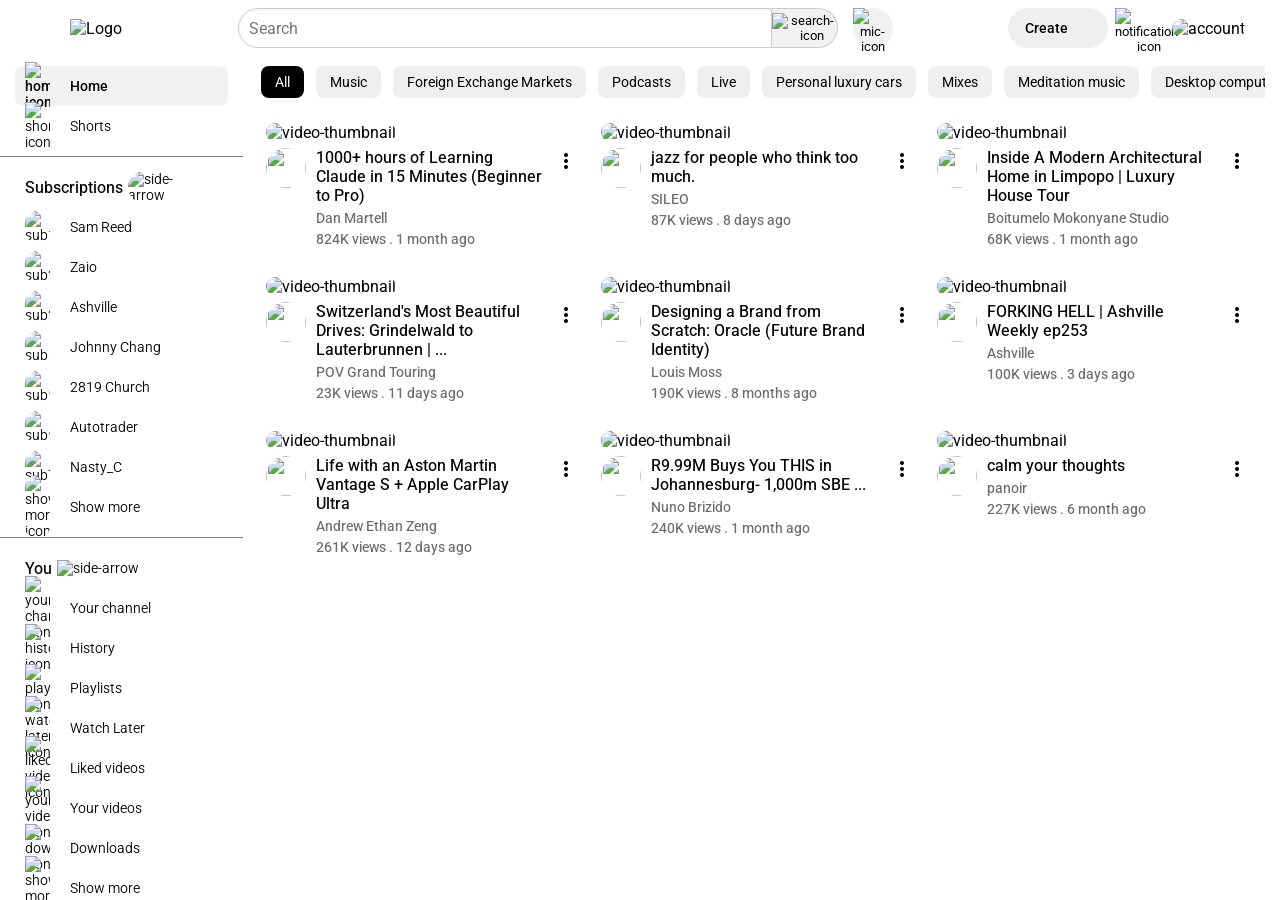
==== index.html @ 0700f4a8 "Add files via upload" ====
<!DOCTYPE html>
<html lang="en">
<head>
    <meta charset="UTF-8">
    <meta name="viewport" content="width=device-width, initial-scale=1.0">
    <link href="https://fonts.googleapis.com/icon?family=Material+Icons" rel="stylesheet">
    <link rel="stylesheet" href="style.css">
    <link rel="stylesheet" href="responsive.css">
    <title>Youtube</title>
</head>

<body>

    <header>
        <div class="left-nav">
            <button class="btn"><img src="recourses/menu.svg" alt=""></button>
            <img src="recourses/logo.svg" alt="Logo" id="logo">
        </div>

        <div class="center-nav">
            <div class = "searchbar"> 
                <input type="text" placeholder="Search">
                <button class="btn">
                    <img src="recourses/search.svg" alt="search-icon">
                </button>    
            </div>
            <button class="voice-search btn">
                <img src="recourses/mic.svg" alt="mic-icon">
            </button>
                
        </div>

        <div class="right-nav">
            <button class="create btn">
                <img src="recourses/create.svg" alt="">
                Create
            </button>
            <button class="notification btn">
                <img src="recourses/notification.svg" alt="notification-icon">
            </button>
            <div class="account">
                <img src="recourses/profile-pic.png" alt="account">
            </div>
        </div>
    </header>

    <main>
        
        <section class="side-bar">
            <!-- opening section -->
            <div class="category-section">
                <span class="active">
                    <img src="recourses/home-icon.svg" alt="home-icon">
                    Home
                </span>
                <span>
                    <img src="recourses/shorts.svg" alt="shorts-icon">
                    Shorts
                </span>
            </div>

            <!-- Subscriptions section -->
            <div class="category-section subscriptions">
               <span>
                    <h2>Subscriptions</h2>
                    <div class="side-arrow">
                        <img src="recourses/side-arrow.svg" alt="side-arrow">
                    </div>
                </span>

                <span>
                    <img src="recourses/sub1.jpg" alt="sub1">
                    Sam Reed
                </span>

                <span>
                    <img src="recourses/sub2.jpg" alt="sub2">
                    Zaio
                </span>

                <span>
                    <img src="recourses/sub3.jpg" alt="sub3">
                    Ashville
                </span>

                <span>
                    <img src="recourses/sub4.jpg" alt="sub4">
                    Johnny Chang
                </span>

                <span>
                    <img src="recourses/sub5.jpg" alt="sub5">
                    2819 Church
                </span>

                <span>
                    <img src="recourses/sub6.jpg" alt="sub6">
                    Autotrader
                </span>

                <span>
                    <img src="recourses/sub7.jpg" alt="sub7">
                    Nasty_C
                </span>

                <span>
                    <img src="recourses/down-arrow.svg" alt="show-more-icon">
                    Show more
                </span>
            </div>

            <!-- You section -->
            <div class="category-section">
                <span>
                    <h2>You</h2>
                    <div class="side-arrow">
                        <img src="recourses/side-arrow.svg" alt="side-arrow">
                    </div>
                </span>

                <span>
                    <img src="recourses/channel.svg" alt="your-channel-icon">
                    Your channel
                </span>

                <span>
                    <img src="recourses/history.svg" alt="history-icon">
                    History
                </span>

                <span>
                    <img src="recourses/playlists.svg" alt="playlist-icon">
                    Playlists
                </span>

                <span>
                    <img src="recourses/watch-later.svg" alt="watch-later-icon">
                    Watch Later
                </span>

                <span>
                    <img src="recourses/liked-videos.svg" alt="liked-videos-icon">
                    Liked videos
                </span>

                <span>
                    <img src="recourses/your-videos.svg" alt="your-videos-icon">
                    Your videos
                </span>

                <span>
                    <img src="recourses/downloads.svg" alt="downloads-icon">
                    Downloads
                </span>

                <span>
                    <img src="recourses/down-arrow.svg" alt="show-more-icon">
                    Show more
                </span>
            </div>

            <!-- Explore section -->
            <div class="category-section">
                <span><h2>Explore</h2></span>

                <span>
                    <img src="recourses/music.svg" alt="music-icon">
                    Music
                </span>

                <span>
                    <img src="recourses/gaming.svg" alt="gaming-icon">
                    Gaming
                </span>

                <span>
                    <img src="recourses/news.svg" alt="news-icon">
                    News
                </span>

                <span>
                    <img src="recourses/down-arrow.svg" alt="show-more-icon">
                    Show more
                </span>
            </div>

            <!-- More from YouTube section -->
            <div class="category-section">
                <span><h2>More from YouTube</h2></span>

                <span>
                    <img src="recourses/yt-premium.svg" alt="youtube-premium-icon">
                    YouTube Premium
                </span>

                <span>
                    <img src="recourses/yt-music.svg" alt="youtube-music-icon">
                    YouTube Music
                </span>

                <span>
                    <img src="recourses/yt-kids.svg" alt="youTube-kids-icon">
                    YouTube Kids
                </span>
            </div>

            <!-- report history section -->
            <div class="category-section">
                <span>
                    <img src="recourses/flag.svg" alt="flag-icon">
                    Report history
                </span>
            </div>

            <div class="category-footer">
                <div class="footer-section">
                    <span>About</span>
                    <span>Press</span>
                    <span>Copyright</span>
                    <span>Contact us</span>
                    <span>Creator</span>
                    <span>Advertise</span>
                    <span>Developers</span>
                </div>
                <div class="footer-section">
                    <span>Terms</span>
                    <span>Privacy</span>
                    <span>Policy & Safety</span>
                    <span>How YouTube works</span>
                    <span>Test new features</span>
                </div>
                <span class="copyright">
                    &copy; 2026 Google LLC
                </span>
            </div>

        </section>


        <section class="videos">
            
            <div class="button-nav">
                <ul class="head-buttons">
                    <li><button class="active2">All</button></li>
                    <li><button onclick="location.href='music.html'">Music</button></li>
                    <li><button>Foreign Exchange Markets</button></li>
                    <li><button>Podcasts</button></li>
                    <li><button>Live</button></li>
                    <li><button>Personal luxury cars</button></li>
                    <li><button>Mixes</button></li>
                    <li><button>Meditation music</button></li>
                    <li><button>Desktop computers</button></li>
                    <li><button>Deep House</button></li>
                    <li><button>Self-confidence</button></li>
                    <li><button>Display devices</button></li>
                    <li><button>Albums</button></li>
                    <li><button>Soul Music</button></li>
                    <li><button>Keyboards</button></li>
                    <li><button>Belief</button></li>
                    <li><button>Recently uploaded</button></li>
                    <li><button>Watched</button></li>
                    <li><button>New to you</button></li>
                </ul>
            </div>

            <!-- 1st row of videos -->
            <div class="video-layout">
                <!-- creating the first video element -->
                <div class="video">
                    <img src="recourses/thumbnail1.avif" alt="video-thumbnail">
                    <div class="information">
                        <img src="recourses/profile1.jpg" alt="">
                        <div class="video-title">
                            <h2>1000+ hours of Learning Claude in 15 Minutes (Beginner to Pro)</h2>
                            <span class="low-title">Dan Martell</span>
                            <div class="views-date low-title">
                                <span>824K views . 1 month ago</span>
                            </div>
                        </div>
                        <button class="btn">
                            <i class="material-icons">more_vert</i>
                        </button>
                    </div>
                </div>
                <div class="video">
                    <img src="recourses/thumbnail2.avif" alt="video-thumbnail">
                    <div class="information">
                        <img src="recourses/profile2.jpg" alt="">
                        <div class="video-title">
                            <h2>jazz for people who think too much.</h2>
                            <span class="low-title">SILEO</span>
                            <div class="views-date low-title">
                                <span>87K views . 8 days ago</span>
                            </div>
                        </div>
                        <button class="btn">
                            <i class="material-icons">more_vert</i>
                        </button>
                    </div>
                </div>
                <div class="video">
                    <img src="recourses/thumbnail3.avif" alt="video-thumbnail">
                    <div class="information">
                        <img src="recourses/profile3.jpg" alt="">
                        <div class="video-title">
                            <h2>Inside A Modern Architectural Home in Limpopo | Luxury House Tour</h2>
                            <span class="low-title">Boitumelo Mokonyane Studio</span>
                            <div class="views-date low-title">
                                <span>68K views . 1 month ago</span>
                            </div>
                        </div>
                        <button class="btn">
                            <i class="material-icons">more_vert</i>
                        </button>
                    </div>
                </div>
                <div class="video">
                    <img src="recourses/thumbnail4.avif" alt="video-thumbnail">
                    <div class="information">
                        <img src="recourses/profile4.jpg" alt="">
                        <div class="video-title">
                            <h2>Switzerland's Most Beautiful Drives: Grindelwald to Lauterbrunnen | ...</h2>
                            <span class="low-title">POV Grand Touring</span>
                            <div class="views-date low-title">
                                <span>23K views . 11 days ago</span>
                            </div>
                        </div>
                        <button class="btn">
                            <i class="material-icons">more_vert</i>
                        </button>
                    </div>
                </div>
                <div class="video">
                    <img src="recourses/thumbnail5.avif" alt="video-thumbnail">
                    <div class="information">
                        <img src="recourses/profile5.jpg" alt="">
                        <div class="video-title">
                            <h2>Designing a Brand from Scratch: Oracle (Future Brand Identity)</h2>
                            <span class="low-title">Louis Moss</span>
                            <div class="views-date low-title">
                                <span>190K views . 8 months ago</span>
                            </div>
                        </div>
                        <button class="btn">
                            <i class="material-icons">more_vert</i>
                        </button>
                    </div>
                </div>
                <div class="video">
                    <img src="recourses/thumbnail6.avif" alt="video-thumbnail">
                    <div class="information">
                        <img src="recourses/sub3.jpg" alt="">
                        <div class="video-title">
                            <h2>FORKING HELL | Ashville Weekly ep253</h2>
                            <span class="low-title">Ashville</span>
                            <div class="views-date low-title">
                                <span>100K views . 3 days ago</span>
                            </div>
                        </div>
                        <button class="btn">
                            <i class="material-icons">more_vert</i>
                        </button>
                    </div>
                </div>
                <div class="video">
                    <img src="recourses/thumbnail7.avif" alt="video-thumbnail">
                    <div class="information">
                        <img src="recourses/profile7.jpg" alt="">
                        <div class="video-title">
                            <h2>Life with an Aston Martin Vantage S + Apple CarPlay Ultra</h2>
                            <span class="low-title">Andrew Ethan Zeng</span>
                            <div class="views-date low-title">
                                <span>261K views . 12 days ago</span>
                            </div>
                        </div>
                        <button class="btn">
                            <i class="material-icons">more_vert</i>
                        </button>
                    </div>
                </div>
                <div class="video">
                    <img src="recourses/thumbnail8.avif" alt="video-thumbnail">
                    <div class="information">
                        <img src="recourses/profile8.jpg" alt="">
                        <div class="video-title">
                            <h2>R9.99M Buys You THIS in Johannesburg- 1,000m SBE ...</h2>
                            <span class="low-title">Nuno Brizido</span>
                            <div class="views-date low-title">
                                <span>240K views . 1 month ago</span>
                            </div>
                        </div>
                        <button class="btn">
                            <i class="material-icons">more_vert</i>
                        </button>
                    </div>
                </div>
                <div class="video">
                    <img src="recourses/thumbnail9.avif" alt="video-thumbnail">
                    <div class="information">
                        <img src="recourses/profile9.jpg" alt="">
                        <div class="video-title">
                            <h2>calm your thoughts</h2>
                            <span class="low-title">panoir</span>
                            <div class="views-date low-title">
                                <span>227K views . 6 month ago</span>
                            </div>
                        </div>
                        <button class="btn">
                            <i class="material-icons">more_vert</i>
                        </button>
                    </div>
                </div>
               
            </div>

        </section>
    </main>
    
</body>
</html>
---- style.css ----
@import url('https://fonts.googleapis.com/css2?family=Roboto:ital,wght@0,100..900;1,100..900&display=swap');

*{
    margin: 0;
    padding: 0;
    box-sizing: border-box;

    font-family: "Roboto", sans-serif;
}
h2{
    font-size: 16px;
    font-weight: 450;
}

/* Navbar */
header{   
    display: flex;      /* positioning items to grouped horizontally aligned */
    justify-content: space-between;     /* adding space between the items to separate them accornging to the YouTube format */      
    align-items: center;        /* vertically aligning the items to the center */

    /* setting the height and padding of the navbar*/
    height: 56px;        
    padding: 0 15px;

    /* Positioning the navbar to always stay ontop of the page*/
    position: sticky;
    top: 0;
    background: rgb(255, 255, 255);

    z-index: 100;
}
.left-nav{
    height: 40px;
    display: flex;
    align-items: center;
    gap: 15px;
}
.left-nav button{
    width: 40px;
    height: 100%;
    border-radius: 999px;
    background: none;
    border: none;
    cursor: pointer;
}
.left-nav #logo{
    cursor: pointer;
}
.center-nav{
    display: flex;
    align-items: center;
    justify-content: center;
    height: 40px;
    gap: 15px;
}
.searchbar{
    display: flex;
    width: 600px;
    height: 100%;
    border-radius: 10px;
}
.searchbar input{
    width: 89%;
    border: 1px solid #cccccc;
    border-radius: 999px 0 0 999px;
    padding-left: 10px;

    font-size: 16px;
    box-shadow: inset 1px 2px rgba(234, 232, 232, 0.4);
}
.searchbar button{
    width: 11%;
    border: 1px solid #cccccc;
    border-left: none;
    border-radius: 0 999px 999px 0;
    background: #f1f1f1;
}
.voice-search{
    width: 40px;
    height: 100%;
    border-radius: 9999px;
    border: none;
    background: #f1f1f1;
}
.btn{
    cursor: pointer;
}
.btn:hover{
    background: rgb(232, 232, 232);
}

.right-nav{
    height: 40px;
    margin-right: 20px;
    display: flex;
    align-items: center;
    justify-content: flex-end;
    gap: 7px;
}
.create{
    display: flex;
    align-items: center;
    gap: 7px;

    width: 100px;
    border: none;
    border-radius: 999px;

    font-size: 14px;
    font-weight: 500;
    padding: 10px;
}
.right-nav button{
    height: 100%;
}
.notification{
    border: none;
    width: 40px;
    border-radius: 999px;
    background: none;
}

.account img{
    width: 40px;
    border-radius: 99999px;
    margin-left: 10px;
    cursor: pointer;
}

/* main body */
main{
    height: calc(100vh - 56px);
    display: flex;
}

/* side navbar */
.side-bar{
   display: flex;
   flex-direction: column;
   
   width: 19vw;
   height: 100%;

   overflow-y: auto;
   scrollbar-width: thin;
}
.category-section{
    display: flex;
    flex-direction: column;
    justify-content: center;
    padding: 10px 15px;

    border-bottom: 1px solid grey;
}
.category-section span{
    display: flex;
    align-items: center;

    height: 40px;
    border-radius: 8px;
    
    padding-left: 10px;
    font-size: 14px;
    font-weight: 350;
    
    cursor: pointer;
}
.category-section .active{
    background: #f1f1f1;
    font-weight: 500;
}
.category-section .active:hover {
    background: rgb(205, 205, 205);
}
.category-section span:hover{
    background-color: #f1f1f1;
}
.category-section img{
    width: 25px;
    margin-right: 20px;
}

.side-arrow img{
    width: 18px;
    height: 15px;
    margin-left: 5px;
}
.subscriptions img{
    width: 25px;
    border-radius: 99999px;
}

.category-footer{
    padding: 20px;
}
.footer-section{
    margin-bottom: 12px;
}
.footer-section span{
    font-size: 14px;
    font-weight: 500;
    margin-right: 5px;
    color: #606060;
    cursor: pointer;
}

.copyright{
    color: #606060;
    font-size: 12px;
    font-weight: 350;
}

/* top buttons */
.button-nav{
    margin: 0 15px;
    padding: 10px 3px;
    
    position: sticky;
    top: 0;
    background: rgb(255, 255, 255);
    overflow-x: auto;
    z-index: 50;
    
    scrollbar-width: none;
}
.head-buttons{
    display: flex;
    list-style: none;
    gap: 12px;
    width: max-content;
}
.head-buttons button{
    padding: 8px 14px;
    border-radius: 8px;
    border: none;
    font-size: 14px;

    cursor: pointer;
    white-space: nowrap;
}
.active2{
    color: white;
    background: black;
}

/* video */
.videos{
    flex: 1;
    height: 100%;
    background: white;
    overflow-y: auto;
}
.video-layout{
    display: flex;
    justify-content: space-around;
    padding: 15px;
    flex-wrap: wrap;
}
.video{
    width: calc(33% - 12px);
    margin-bottom: 35px;
}
.video img{
    width: 100%;
    border-radius: 15px;
}
.information{
    display: flex;
    justify-content: space-between;

    height: 100px;
    cursor: pointer;
}
.information img{
    width: 40px;
    height: 40px;
    margin: 6px 10px 0 0;
    border-radius: 999999px;
}
.information button{
    height: 40px;
    width: 40px;
    border-radius: 999px;
    border: none;
    background: none;
}
.information .video-title{
    display: flex;
    flex-direction: column;
    gap: 5px;
    flex: 1;
    min-width: 0;
    height: 80px;
    margin-top: 6px;
}
.low-title{
    color: #6c6c6c;
    font-size: 14px;
    font-weight: 450;
}
---- responsive.css ----
@media (max-width:1200px){

    .searchbar{
        width: 450px;
    }
    .video{
        width: calc(50% - 12px);
    }
}

/* Tablet */
@media (max-width:1024px){

    .side-bar{
        display: 90px;
    }
    .searchbar{
        width: 300px;
    }
    .create{
        width: 90px;
        font-size: 13px;
    }
    .videos{
        flex: 1;
    }
    .button-nav{
        margin: 0 10px;
    }
    
}

/* Phone */
@media (max-width:768px){

    header{
       padding: 0 8px;
    }
    .left-nav{
        gap: 10px;
    }
    .right-nav{
        gap: 2px;
        margin-right: 0;
    }
    .searchbar{
        width: 32px;
    }
    .searchbar input{
        display: none;
    }
    .searchbar button{
        width: 40px;
        border-radius: 999px;
        background: none;
        border: none;
    }
    .voice-search{
        display: none;
    }
    .notification{
        display: none;
    }
    .create{
        height: 30px;
        width: 90px;
    }
    .notification{
        display: none;
    }
    .account img{
        width: 32px;
    }
    .side-bar{
        display: none;
    }
    .video{
        width: 100%;
    }    
}
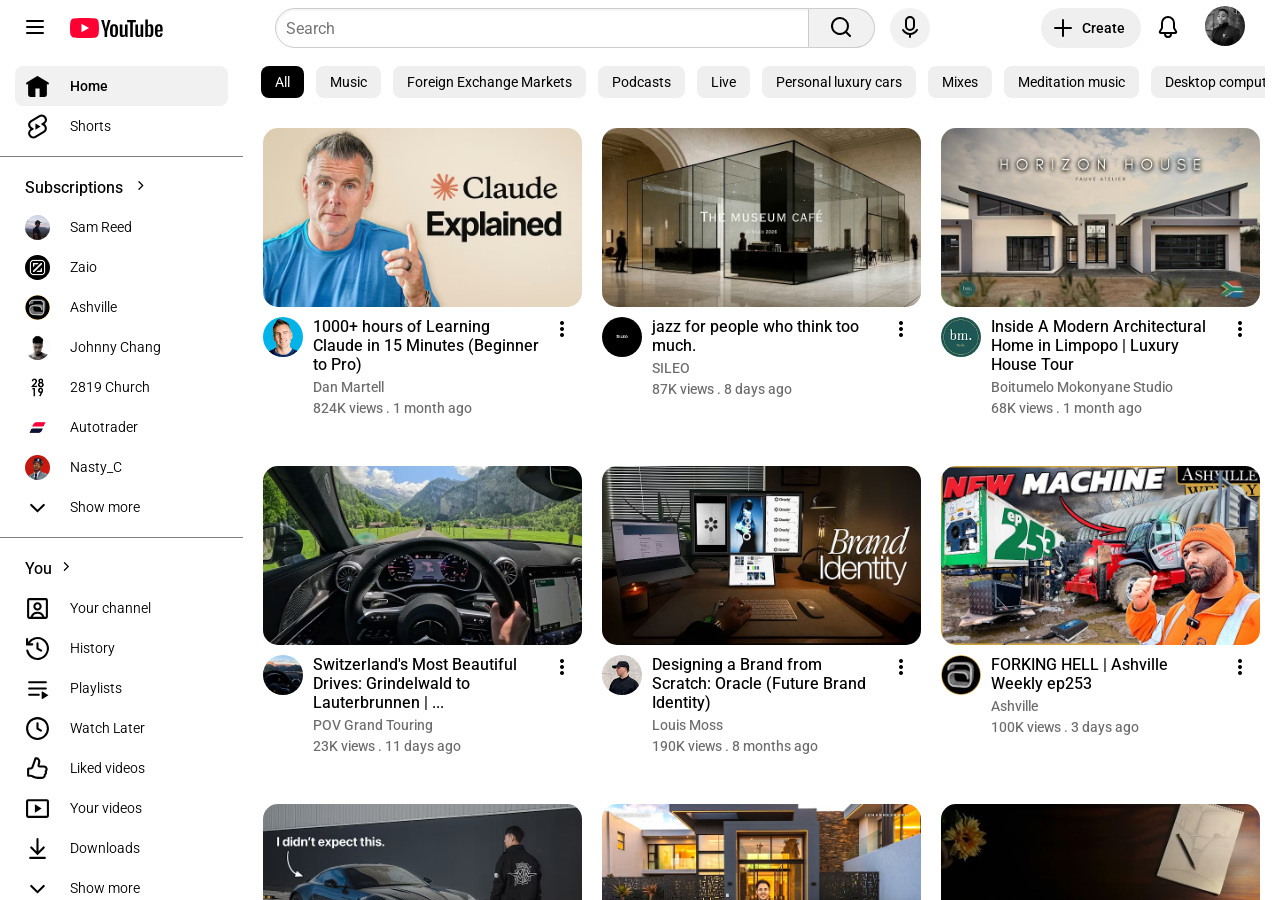
==== commit 45f84a89: "Static Youtube Clone" ====
--- a/index.html
+++ b/index.html
@@ -1,420 +1,420 @@
-<!DOCTYPE html>
-<html lang="en">
-<head>
-    <meta charset="UTF-8">
-    <meta name="viewport" content="width=device-width, initial-scale=1.0">
-    <link href="https://fonts.googleapis.com/icon?family=Material+Icons" rel="stylesheet">
-    <link rel="stylesheet" href="style.css">
-    <link rel="stylesheet" href="responsive.css">
-    <title>Youtube</title>
-</head>
-
-<body>
-
-    <header>
-        <div class="left-nav">
-            <button class="btn"><img src="recourses/menu.svg" alt=""></button>
-            <img src="recourses/logo.svg" alt="Logo" id="logo">
-        </div>
-
-        <div class="center-nav">
-            <div class = "searchbar"> 
-                <input type="text" placeholder="Search">
-                <button class="btn">
-                    <img src="recourses/search.svg" alt="search-icon">
-                </button>    
-            </div>
-            <button class="voice-search btn">
-                <img src="recourses/mic.svg" alt="mic-icon">
-            </button>
-                
-        </div>
-
-        <div class="right-nav">
-            <button class="create btn">
-                <img src="recourses/create.svg" alt="">
-                Create
-            </button>
-            <button class="notification btn">
-                <img src="recourses/notification.svg" alt="notification-icon">
-            </button>
-            <div class="account">
-                <img src="recourses/profile-pic.png" alt="account">
-            </div>
-        </div>
-    </header>
-
-    <main>
-        
-        <section class="side-bar">
-            <!-- opening section -->
-            <div class="category-section">
-                <span class="active">
-                    <img src="recourses/home-icon.svg" alt="home-icon">
-                    Home
-                </span>
-                <span>
-                    <img src="recourses/shorts.svg" alt="shorts-icon">
-                    Shorts
-                </span>
-            </div>
-
-            <!-- Subscriptions section -->
-            <div class="category-section subscriptions">
-               <span>
-                    <h2>Subscriptions</h2>
-                    <div class="side-arrow">
-                        <img src="recourses/side-arrow.svg" alt="side-arrow">
-                    </div>
-                </span>
-
-                <span>
-                    <img src="recourses/sub1.jpg" alt="sub1">
-                    Sam Reed
-                </span>
-
-                <span>
-                    <img src="recourses/sub2.jpg" alt="sub2">
-                    Zaio
-                </span>
-
-                <span>
-                    <img src="recourses/sub3.jpg" alt="sub3">
-                    Ashville
-                </span>
-
-                <span>
-                    <img src="recourses/sub4.jpg" alt="sub4">
-                    Johnny Chang
-                </span>
-
-                <span>
-                    <img src="recourses/sub5.jpg" alt="sub5">
-                    2819 Church
-                </span>
-
-                <span>
-                    <img src="recourses/sub6.jpg" alt="sub6">
-                    Autotrader
-                </span>
-
-                <span>
-                    <img src="recourses/sub7.jpg" alt="sub7">
-                    Nasty_C
-                </span>
-
-                <span>
-                    <img src="recourses/down-arrow.svg" alt="show-more-icon">
-                    Show more
-                </span>
-            </div>
-
-            <!-- You section -->
-            <div class="category-section">
-                <span>
-                    <h2>You</h2>
-                    <div class="side-arrow">
-                        <img src="recourses/side-arrow.svg" alt="side-arrow">
-                    </div>
-                </span>
-
-                <span>
-                    <img src="recourses/channel.svg" alt="your-channel-icon">
-                    Your channel
-                </span>
-
-                <span>
-                    <img src="recourses/history.svg" alt="history-icon">
-                    History
-                </span>
-
-                <span>
-                    <img src="recourses/playlists.svg" alt="playlist-icon">
-                    Playlists
-                </span>
-
-                <span>
-                    <img src="recourses/watch-later.svg" alt="watch-later-icon">
-                    Watch Later
-                </span>
-
-                <span>
-                    <img src="recourses/liked-videos.svg" alt="liked-videos-icon">
-                    Liked videos
-                </span>
-
-                <span>
-                    <img src="recourses/your-videos.svg" alt="your-videos-icon">
-                    Your videos
-                </span>
-
-                <span>
-                    <img src="recourses/downloads.svg" alt="downloads-icon">
-                    Downloads
-                </span>
-
-                <span>
-                    <img src="recourses/down-arrow.svg" alt="show-more-icon">
-                    Show more
-                </span>
-            </div>
-
-            <!-- Explore section -->
-            <div class="category-section">
-                <span><h2>Explore</h2></span>
-
-                <span>
-                    <img src="recourses/music.svg" alt="music-icon">
-                    Music
-                </span>
-
-                <span>
-                    <img src="recourses/gaming.svg" alt="gaming-icon">
-                    Gaming
-                </span>
-
-                <span>
-                    <img src="recourses/news.svg" alt="news-icon">
-                    News
-                </span>
-
-                <span>
-                    <img src="recourses/down-arrow.svg" alt="show-more-icon">
-                    Show more
-                </span>
-            </div>
-
-            <!-- More from YouTube section -->
-            <div class="category-section">
-                <span><h2>More from YouTube</h2></span>
-
-                <span>
-                    <img src="recourses/yt-premium.svg" alt="youtube-premium-icon">
-                    YouTube Premium
-                </span>
-
-                <span>
-                    <img src="recourses/yt-music.svg" alt="youtube-music-icon">
-                    YouTube Music
-                </span>
-
-                <span>
-                    <img src="recourses/yt-kids.svg" alt="youTube-kids-icon">
-                    YouTube Kids
-                </span>
-            </div>
-
-            <!-- report history section -->
-            <div class="category-section">
-                <span>
-                    <img src="recourses/flag.svg" alt="flag-icon">
-                    Report history
-                </span>
-            </div>
-
-            <div class="category-footer">
-                <div class="footer-section">
-                    <span>About</span>
-                    <span>Press</span>
-                    <span>Copyright</span>
-                    <span>Contact us</span>
-                    <span>Creator</span>
-                    <span>Advertise</span>
-                    <span>Developers</span>
-                </div>
-                <div class="footer-section">
-                    <span>Terms</span>
-                    <span>Privacy</span>
-                    <span>Policy & Safety</span>
-                    <span>How YouTube works</span>
-                    <span>Test new features</span>
-                </div>
-                <span class="copyright">
-                    &copy; 2026 Google LLC
-                </span>
-            </div>
-
-        </section>
-
-
-        <section class="videos">
-            
-            <div class="button-nav">
-                <ul class="head-buttons">
-                    <li><button class="active2">All</button></li>
-                    <li><button onclick="location.href='music.html'">Music</button></li>
-                    <li><button>Foreign Exchange Markets</button></li>
-                    <li><button>Podcasts</button></li>
-                    <li><button>Live</button></li>
-                    <li><button>Personal luxury cars</button></li>
-                    <li><button>Mixes</button></li>
-                    <li><button>Meditation music</button></li>
-                    <li><button>Desktop computers</button></li>
-                    <li><button>Deep House</button></li>
-                    <li><button>Self-confidence</button></li>
-                    <li><button>Display devices</button></li>
-                    <li><button>Albums</button></li>
-                    <li><button>Soul Music</button></li>
-                    <li><button>Keyboards</button></li>
-                    <li><button>Belief</button></li>
-                    <li><button>Recently uploaded</button></li>
-                    <li><button>Watched</button></li>
-                    <li><button>New to you</button></li>
-                </ul>
-            </div>
-
-            <!-- 1st row of videos -->
-            <div class="video-layout">
-                <!-- creating the first video element -->
-                <div class="video">
-                    <img src="recourses/thumbnail1.avif" alt="video-thumbnail">
-                    <div class="information">
-                        <img src="recourses/profile1.jpg" alt="">
-                        <div class="video-title">
-                            <h2>1000+ hours of Learning Claude in 15 Minutes (Beginner to Pro)</h2>
-                            <span class="low-title">Dan Martell</span>
-                            <div class="views-date low-title">
-                                <span>824K views . 1 month ago</span>
-                            </div>
-                        </div>
-                        <button class="btn">
-                            <i class="material-icons">more_vert</i>
-                        </button>
-                    </div>
-                </div>
-                <div class="video">
-                    <img src="recourses/thumbnail2.avif" alt="video-thumbnail">
-                    <div class="information">
-                        <img src="recourses/profile2.jpg" alt="">
-                        <div class="video-title">
-                            <h2>jazz for people who think too much.</h2>
-                            <span class="low-title">SILEO</span>
-                            <div class="views-date low-title">
-                                <span>87K views . 8 days ago</span>
-                            </div>
-                        </div>
-                        <button class="btn">
-                            <i class="material-icons">more_vert</i>
-                        </button>
-                    </div>
-                </div>
-                <div class="video">
-                    <img src="recourses/thumbnail3.avif" alt="video-thumbnail">
-                    <div class="information">
-                        <img src="recourses/profile3.jpg" alt="">
-                        <div class="video-title">
-                            <h2>Inside A Modern Architectural Home in Limpopo | Luxury House Tour</h2>
-                            <span class="low-title">Boitumelo Mokonyane Studio</span>
-                            <div class="views-date low-title">
-                                <span>68K views . 1 month ago</span>
-                            </div>
-                        </div>
-                        <button class="btn">
-                            <i class="material-icons">more_vert</i>
-                        </button>
-                    </div>
-                </div>
-                <div class="video">
-                    <img src="recourses/thumbnail4.avif" alt="video-thumbnail">
-                    <div class="information">
-                        <img src="recourses/profile4.jpg" alt="">
-                        <div class="video-title">
-                            <h2>Switzerland's Most Beautiful Drives: Grindelwald to Lauterbrunnen | ...</h2>
-                            <span class="low-title">POV Grand Touring</span>
-                            <div class="views-date low-title">
-                                <span>23K views . 11 days ago</span>
-                            </div>
-                        </div>
-                        <button class="btn">
-                            <i class="material-icons">more_vert</i>
-                        </button>
-                    </div>
-                </div>
-                <div class="video">
-                    <img src="recourses/thumbnail5.avif" alt="video-thumbnail">
-                    <div class="information">
-                        <img src="recourses/profile5.jpg" alt="">
-                        <div class="video-title">
-                            <h2>Designing a Brand from Scratch: Oracle (Future Brand Identity)</h2>
-                            <span class="low-title">Louis Moss</span>
-                            <div class="views-date low-title">
-                                <span>190K views . 8 months ago</span>
-                            </div>
-                        </div>
-                        <button class="btn">
-                            <i class="material-icons">more_vert</i>
-                        </button>
-                    </div>
-                </div>
-                <div class="video">
-                    <img src="recourses/thumbnail6.avif" alt="video-thumbnail">
-                    <div class="information">
-                        <img src="recourses/sub3.jpg" alt="">
-                        <div class="video-title">
-                            <h2>FORKING HELL | Ashville Weekly ep253</h2>
-                            <span class="low-title">Ashville</span>
-                            <div class="views-date low-title">
-                                <span>100K views . 3 days ago</span>
-                            </div>
-                        </div>
-                        <button class="btn">
-                            <i class="material-icons">more_vert</i>
-                        </button>
-                    </div>
-                </div>
-                <div class="video">
-                    <img src="recourses/thumbnail7.avif" alt="video-thumbnail">
-                    <div class="information">
-                        <img src="recourses/profile7.jpg" alt="">
-                        <div class="video-title">
-                            <h2>Life with an Aston Martin Vantage S + Apple CarPlay Ultra</h2>
-                            <span class="low-title">Andrew Ethan Zeng</span>
-                            <div class="views-date low-title">
-                                <span>261K views . 12 days ago</span>
-                            </div>
-                        </div>
-                        <button class="btn">
-                            <i class="material-icons">more_vert</i>
-                        </button>
-                    </div>
-                </div>
-                <div class="video">
-                    <img src="recourses/thumbnail8.avif" alt="video-thumbnail">
-                    <div class="information">
-                        <img src="recourses/profile8.jpg" alt="">
-                        <div class="video-title">
-                            <h2>R9.99M Buys You THIS in Johannesburg- 1,000m SBE ...</h2>
-                            <span class="low-title">Nuno Brizido</span>
-                            <div class="views-date low-title">
-                                <span>240K views . 1 month ago</span>
-                            </div>
-                        </div>
-                        <button class="btn">
-                            <i class="material-icons">more_vert</i>
-                        </button>
-                    </div>
-                </div>
-                <div class="video">
-                    <img src="recourses/thumbnail9.avif" alt="video-thumbnail">
-                    <div class="information">
-                        <img src="recourses/profile9.jpg" alt="">
-                        <div class="video-title">
-                            <h2>calm your thoughts</h2>
-                            <span class="low-title">panoir</span>
-                            <div class="views-date low-title">
-                                <span>227K views . 6 month ago</span>
-                            </div>
-                        </div>
-                        <button class="btn">
-                            <i class="material-icons">more_vert</i>
-                        </button>
-                    </div>
-                </div>
-               
-            </div>
-
-        </section>
-    </main>
-    
-</body>
+<!DOCTYPE html>
+<html lang="en">
+<head>
+    <meta charset="UTF-8">
+    <meta name="viewport" content="width=device-width, initial-scale=1.0">
+    <link href="https://fonts.googleapis.com/icon?family=Material+Icons" rel="stylesheet">
+    <link rel="stylesheet" href="style.css">
+    <link rel="stylesheet" href="responsive.css">
+    <title>Youtube</title>
+</head>
+
+<body>
+
+    <header>
+        <div class="left-nav">
+            <button class="btn"><img src="recourses/menu.svg" alt=""></button>
+            <img src="recourses/logo.svg" alt="Logo" id="logo">
+        </div>
+
+        <div class="center-nav">
+            <div class = "searchbar"> 
+                <input type="text" placeholder="Search">
+                <button class="btn">
+                    <img src="recourses/search.svg" alt="search-icon">
+                </button>    
+            </div>
+            <button class="voice-search btn">
+                <img src="recourses/mic.svg" alt="mic-icon">
+            </button>
+                
+        </div>
+
+        <div class="right-nav">
+            <button class="create btn">
+                <img src="recourses/create.svg" alt="">
+                Create
+            </button>
+            <button class="notification btn">
+                <img src="recourses/notification.svg" alt="notification-icon">
+            </button>
+            <div class="account">
+                <img src="recourses/profile-pic.png" alt="account">
+            </div>
+        </div>
+    </header>
+
+    <main>
+        
+        <section class="side-bar">
+            <!-- opening section -->
+            <div class="category-section">
+                <span class="active">
+                    <img src="recourses/home-icon.svg" alt="home-icon">
+                    Home
+                </span>
+                <span>
+                    <img src="recourses/shorts.svg" alt="shorts-icon">
+                    Shorts
+                </span>
+            </div>
+
+            <!-- Subscriptions section -->
+            <div class="category-section subscriptions">
+               <span>
+                    <h2>Subscriptions</h2>
+                    <div class="side-arrow">
+                        <img src="recourses/side-arrow.svg" alt="side-arrow">
+                    </div>
+                </span>
+
+                <span>
+                    <img src="recourses/sub1.jpg" alt="sub1">
+                    Sam Reed
+                </span>
+
+                <span>
+                    <img src="recourses/sub2.jpg" alt="sub2">
+                    Zaio
+                </span>
+
+                <span>
+                    <img src="recourses/sub3.jpg" alt="sub3">
+                    Ashville
+                </span>
+
+                <span>
+                    <img src="recourses/sub4.jpg" alt="sub4">
+                    Johnny Chang
+                </span>
+
+                <span>
+                    <img src="recourses/sub5.jpg" alt="sub5">
+                    2819 Church
+                </span>
+
+                <span>
+                    <img src="recourses/sub6.jpg" alt="sub6">
+                    Autotrader
+                </span>
+
+                <span>
+                    <img src="recourses/sub7.jpg" alt="sub7">
+                    Nasty_C
+                </span>
+
+                <span>
+                    <img src="recourses/down-arrow.svg" alt="show-more-icon">
+                    Show more
+                </span>
+            </div>
+
+            <!-- You section -->
+            <div class="category-section">
+                <span>
+                    <h2>You</h2>
+                    <div class="side-arrow">
+                        <img src="recourses/side-arrow.svg" alt="side-arrow">
+                    </div>
+                </span>
+
+                <span>
+                    <img src="recourses/channel.svg" alt="your-channel-icon">
+                    Your channel
+                </span>
+
+                <span>
+                    <img src="recourses/history.svg" alt="history-icon">
+                    History
+                </span>
+
+                <span>
+                    <img src="recourses/playlists.svg" alt="playlist-icon">
+                    Playlists
+                </span>
+
+                <span>
+                    <img src="recourses/watch-later.svg" alt="watch-later-icon">
+                    Watch Later
+                </span>
+
+                <span>
+                    <img src="recourses/liked-videos.svg" alt="liked-videos-icon">
+                    Liked videos
+                </span>
+
+                <span>
+                    <img src="recourses/your-videos.svg" alt="your-videos-icon">
+                    Your videos
+                </span>
+
+                <span>
+                    <img src="recourses/downloads.svg" alt="downloads-icon">
+                    Downloads
+                </span>
+
+                <span>
+                    <img src="recourses/down-arrow.svg" alt="show-more-icon">
+                    Show more
+                </span>
+            </div>
+
+            <!-- Explore section -->
+            <div class="category-section">
+                <span><h2>Explore</h2></span>
+
+                <span>
+                    <img src="recourses/music.svg" alt="music-icon">
+                    Music
+                </span>
+
+                <span>
+                    <img src="recourses/gaming.svg" alt="gaming-icon">
+                    Gaming
+                </span>
+
+                <span>
+                    <img src="recourses/news.svg" alt="news-icon">
+                    News
+                </span>
+
+                <span>
+                    <img src="recourses/down-arrow.svg" alt="show-more-icon">
+                    Show more
+                </span>
+            </div>
+
+            <!-- More from YouTube section -->
+            <div class="category-section">
+                <span><h2>More from YouTube</h2></span>
+
+                <span>
+                    <img src="recourses/yt-premium.svg" alt="youtube-premium-icon">
+                    YouTube Premium
+                </span>
+
+                <span>
+                    <img src="recourses/yt-music.svg" alt="youtube-music-icon">
+                    YouTube Music
+                </span>
+
+                <span>
+                    <img src="recourses/yt-kids.svg" alt="youTube-kids-icon">
+                    YouTube Kids
+                </span>
+            </div>
+
+            <!-- report history section -->
+            <div class="category-section">
+                <span>
+                    <img src="recourses/flag.svg" alt="flag-icon">
+                    Report history
+                </span>
+            </div>
+
+            <div class="category-footer">
+                <div class="footer-section">
+                    <span>About</span>
+                    <span>Press</span>
+                    <span>Copyright</span>
+                    <span>Contact us</span>
+                    <span>Creator</span>
+                    <span>Advertise</span>
+                    <span>Developers</span>
+                </div>
+                <div class="footer-section">
+                    <span>Terms</span>
+                    <span>Privacy</span>
+                    <span>Policy & Safety</span>
+                    <span>How YouTube works</span>
+                    <span>Test new features</span>
+                </div>
+                <span class="copyright">
+                    &copy; 2026 Google LLC
+                </span>
+            </div>
+
+        </section>
+
+
+        <section class="videos">
+            
+            <div class="button-nav">
+                <ul class="head-buttons">
+                    <li><button class="active2">All</button></li>
+                    <li><button onclick="location.href='music.html'">Music</button></li>
+                    <li><button>Foreign Exchange Markets</button></li>
+                    <li><button>Podcasts</button></li>
+                    <li><button>Live</button></li>
+                    <li><button>Personal luxury cars</button></li>
+                    <li><button>Mixes</button></li>
+                    <li><button>Meditation music</button></li>
+                    <li><button>Desktop computers</button></li>
+                    <li><button>Deep House</button></li>
+                    <li><button>Self-confidence</button></li>
+                    <li><button>Display devices</button></li>
+                    <li><button>Albums</button></li>
+                    <li><button>Soul Music</button></li>
+                    <li><button>Keyboards</button></li>
+                    <li><button>Belief</button></li>
+                    <li><button>Recently uploaded</button></li>
+                    <li><button>Watched</button></li>
+                    <li><button>New to you</button></li>
+                </ul>
+            </div>
+
+            <!-- 1st row of videos -->
+            <div class="video-layout">
+                <!-- creating the first video element -->
+                <div class="video">
+                    <img src="recourses/thumbnail1.avif" alt="video-thumbnail">
+                    <div class="information">
+                        <img src="recourses/profile1.jpg" alt="">
+                        <div class="video-title">
+                            <h2>1000+ hours of Learning Claude in 15 Minutes (Beginner to Pro)</h2>
+                            <span class="low-title">Dan Martell</span>
+                            <div class="views-date low-title">
+                                <span>824K views . 1 month ago</span>
+                            </div>
+                        </div>
+                        <button class="btn">
+                            <i class="material-icons">more_vert</i>
+                        </button>
+                    </div>
+                </div>
+                <div class="video">
+                    <img src="recourses/thumbnail2.avif" alt="video-thumbnail">
+                    <div class="information">
+                        <img src="recourses/profile2.jpg" alt="">
+                        <div class="video-title">
+                            <h2>jazz for people who think too much.</h2>
+                            <span class="low-title">SILEO</span>
+                            <div class="views-date low-title">
+                                <span>87K views . 8 days ago</span>
+                            </div>
+                        </div>
+                        <button class="btn">
+                            <i class="material-icons">more_vert</i>
+                        </button>
+                    </div>
+                </div>
+                <div class="video">
+                    <img src="recourses/thumbnail3.avif" alt="video-thumbnail">
+                    <div class="information">
+                        <img src="recourses/profile3.jpg" alt="">
+                        <div class="video-title">
+                            <h2>Inside A Modern Architectural Home in Limpopo | Luxury House Tour</h2>
+                            <span class="low-title">Boitumelo Mokonyane Studio</span>
+                            <div class="views-date low-title">
+                                <span>68K views . 1 month ago</span>
+                            </div>
+                        </div>
+                        <button class="btn">
+                            <i class="material-icons">more_vert</i>
+                        </button>
+                    </div>
+                </div>
+                <div class="video">
+                    <img src="recourses/thumbnail4.avif" alt="video-thumbnail">
+                    <div class="information">
+                        <img src="recourses/profile4.jpg" alt="">
+                        <div class="video-title">
+                            <h2>Switzerland's Most Beautiful Drives: Grindelwald to Lauterbrunnen | ...</h2>
+                            <span class="low-title">POV Grand Touring</span>
+                            <div class="views-date low-title">
+                                <span>23K views . 11 days ago</span>
+                            </div>
+                        </div>
+                        <button class="btn">
+                            <i class="material-icons">more_vert</i>
+                        </button>
+                    </div>
+                </div>
+                <div class="video">
+                    <img src="recourses/thumbnail5.avif" alt="video-thumbnail">
+                    <div class="information">
+                        <img src="recourses/profile5.jpg" alt="">
+                        <div class="video-title">
+                            <h2>Designing a Brand from Scratch: Oracle (Future Brand Identity)</h2>
+                            <span class="low-title">Louis Moss</span>
+                            <div class="views-date low-title">
+                                <span>190K views . 8 months ago</span>
+                            </div>
+                        </div>
+                        <button class="btn">
+                            <i class="material-icons">more_vert</i>
+                        </button>
+                    </div>
+                </div>
+                <div class="video">
+                    <img src="recourses/thumbnail6.avif" alt="video-thumbnail">
+                    <div class="information">
+                        <img src="recourses/sub3.jpg" alt="">
+                        <div class="video-title">
+                            <h2>FORKING HELL | Ashville Weekly ep253</h2>
+                            <span class="low-title">Ashville</span>
+                            <div class="views-date low-title">
+                                <span>100K views . 3 days ago</span>
+                            </div>
+                        </div>
+                        <button class="btn">
+                            <i class="material-icons">more_vert</i>
+                        </button>
+                    </div>
+                </div>
+                <div class="video">
+                    <img src="recourses/thumbnail7.avif" alt="video-thumbnail">
+                    <div class="information">
+                        <img src="recourses/profile7.jpg" alt="">
+                        <div class="video-title">
+                            <h2>Life with an Aston Martin Vantage S + Apple CarPlay Ultra</h2>
+                            <span class="low-title">Andrew Ethan Zeng</span>
+                            <div class="views-date low-title">
+                                <span>261K views . 12 days ago</span>
+                            </div>
+                        </div>
+                        <button class="btn">
+                            <i class="material-icons">more_vert</i>
+                        </button>
+                    </div>
+                </div>
+                <div class="video">
+                    <img src="recourses/thumbnail8.avif" alt="video-thumbnail">
+                    <div class="information">
+                        <img src="recourses/profile8.jpg" alt="">
+                        <div class="video-title">
+                            <h2>R9.99M Buys You THIS in Johannesburg- 1,000m SBE ...</h2>
+                            <span class="low-title">Nuno Brizido</span>
+                            <div class="views-date low-title">
+                                <span>240K views . 1 month ago</span>
+                            </div>
+                        </div>
+                        <button class="btn">
+                            <i class="material-icons">more_vert</i>
+                        </button>
+                    </div>
+                </div>
+                <div class="video">
+                    <img src="recourses/thumbnail9.avif" alt="video-thumbnail">
+                    <div class="information">
+                        <img src="recourses/profile9.jpg" alt="">
+                        <div class="video-title">
+                            <h2>calm your thoughts</h2>
+                            <span class="low-title">panoir</span>
+                            <div class="views-date low-title">
+                                <span>227K views . 6 month ago</span>
+                            </div>
+                        </div>
+                        <button class="btn">
+                            <i class="material-icons">more_vert</i>
+                        </button>
+                    </div>
+                </div>
+               
+            </div>
+
+        </section>
+    </main>
+    
+</body>
 </html>
--- a/style.css
+++ b/style.css
@@ -1,300 +1,303 @@
-@import url('https://fonts.googleapis.com/css2?family=Roboto:ital,wght@0,100..900;1,100..900&display=swap');
-
-*{
-    margin: 0;
-    padding: 0;
-    box-sizing: border-box;
-
-    font-family: "Roboto", sans-serif;
-}
-h2{
-    font-size: 16px;
-    font-weight: 450;
-}
-
-/* Navbar */
-header{   
-    display: flex;      /* positioning items to grouped horizontally aligned */
-    justify-content: space-between;     /* adding space between the items to separate them accornging to the YouTube format */      
-    align-items: center;        /* vertically aligning the items to the center */
-
-    /* setting the height and padding of the navbar*/
-    height: 56px;        
-    padding: 0 15px;
-
-    /* Positioning the navbar to always stay ontop of the page*/
-    position: sticky;
-    top: 0;
-    background: rgb(255, 255, 255);
-
-    z-index: 100;
-}
-.left-nav{
-    height: 40px;
-    display: flex;
-    align-items: center;
-    gap: 15px;
-}
-.left-nav button{
-    width: 40px;
-    height: 100%;
-    border-radius: 999px;
-    background: none;
-    border: none;
-    cursor: pointer;
-}
-.left-nav #logo{
-    cursor: pointer;
-}
-.center-nav{
-    display: flex;
-    align-items: center;
-    justify-content: center;
-    height: 40px;
-    gap: 15px;
-}
-.searchbar{
-    display: flex;
-    width: 600px;
-    height: 100%;
-    border-radius: 10px;
-}
-.searchbar input{
-    width: 89%;
-    border: 1px solid #cccccc;
-    border-radius: 999px 0 0 999px;
-    padding-left: 10px;
-
-    font-size: 16px;
-    box-shadow: inset 1px 2px rgba(234, 232, 232, 0.4);
-}
-.searchbar button{
-    width: 11%;
-    border: 1px solid #cccccc;
-    border-left: none;
-    border-radius: 0 999px 999px 0;
-    background: #f1f1f1;
-}
-.voice-search{
-    width: 40px;
-    height: 100%;
-    border-radius: 9999px;
-    border: none;
-    background: #f1f1f1;
-}
-.btn{
-    cursor: pointer;
-}
-.btn:hover{
-    background: rgb(232, 232, 232);
-}
-
-.right-nav{
-    height: 40px;
-    margin-right: 20px;
-    display: flex;
-    align-items: center;
-    justify-content: flex-end;
-    gap: 7px;
-}
-.create{
-    display: flex;
-    align-items: center;
-    gap: 7px;
-
-    width: 100px;
-    border: none;
-    border-radius: 999px;
-
-    font-size: 14px;
-    font-weight: 500;
-    padding: 10px;
-}
-.right-nav button{
-    height: 100%;
-}
-.notification{
-    border: none;
-    width: 40px;
-    border-radius: 999px;
-    background: none;
-}
-
-.account img{
-    width: 40px;
-    border-radius: 99999px;
-    margin-left: 10px;
-    cursor: pointer;
-}
-
-/* main body */
-main{
-    height: calc(100vh - 56px);
-    display: flex;
-}
-
-/* side navbar */
-.side-bar{
-   display: flex;
-   flex-direction: column;
-   
-   width: 19vw;
-   height: 100%;
-
-   overflow-y: auto;
-   scrollbar-width: thin;
-}
-.category-section{
-    display: flex;
-    flex-direction: column;
-    justify-content: center;
-    padding: 10px 15px;
-
-    border-bottom: 1px solid grey;
-}
-.category-section span{
-    display: flex;
-    align-items: center;
-
-    height: 40px;
-    border-radius: 8px;
-    
-    padding-left: 10px;
-    font-size: 14px;
-    font-weight: 350;
-    
-    cursor: pointer;
-}
-.category-section .active{
-    background: #f1f1f1;
-    font-weight: 500;
-}
-.category-section .active:hover {
-    background: rgb(205, 205, 205);
-}
-.category-section span:hover{
-    background-color: #f1f1f1;
-}
-.category-section img{
-    width: 25px;
-    margin-right: 20px;
-}
-
-.side-arrow img{
-    width: 18px;
-    height: 15px;
-    margin-left: 5px;
-}
-.subscriptions img{
-    width: 25px;
-    border-radius: 99999px;
-}
-
-.category-footer{
-    padding: 20px;
-}
-.footer-section{
-    margin-bottom: 12px;
-}
-.footer-section span{
-    font-size: 14px;
-    font-weight: 500;
-    margin-right: 5px;
-    color: #606060;
-    cursor: pointer;
-}
-
-.copyright{
-    color: #606060;
-    font-size: 12px;
-    font-weight: 350;
-}
-
-/* top buttons */
-.button-nav{
-    margin: 0 15px;
-    padding: 10px 3px;
-    
-    position: sticky;
-    top: 0;
-    background: rgb(255, 255, 255);
-    overflow-x: auto;
-    z-index: 50;
-    
-    scrollbar-width: none;
-}
-.head-buttons{
-    display: flex;
-    list-style: none;
-    gap: 12px;
-    width: max-content;
-}
-.head-buttons button{
-    padding: 8px 14px;
-    border-radius: 8px;
-    border: none;
-    font-size: 14px;
-
-    cursor: pointer;
-    white-space: nowrap;
-}
-.active2{
-    color: white;
-    background: black;
-}
-
-/* video */
-.videos{
-    flex: 1;
-    height: 100%;
-    background: white;
-    overflow-y: auto;
-}
-.video-layout{
-    display: flex;
-    justify-content: space-around;
-    padding: 15px;
-    flex-wrap: wrap;
-}
-.video{
-    width: calc(33% - 12px);
-    margin-bottom: 35px;
-}
-.video img{
-    width: 100%;
-    border-radius: 15px;
-}
-.information{
-    display: flex;
-    justify-content: space-between;
-
-    height: 100px;
-    cursor: pointer;
-}
-.information img{
-    width: 40px;
-    height: 40px;
-    margin: 6px 10px 0 0;
-    border-radius: 999999px;
-}
-.information button{
-    height: 40px;
-    width: 40px;
-    border-radius: 999px;
-    border: none;
-    background: none;
-}
-.information .video-title{
-    display: flex;
-    flex-direction: column;
-    gap: 5px;
-    flex: 1;
-    min-width: 0;
-    height: 80px;
-    margin-top: 6px;
-}
-.low-title{
-    color: #6c6c6c;
-    font-size: 14px;
-    font-weight: 450;
+@import url('https://fonts.googleapis.com/css2?family=Roboto:ital,wght@0,100..900;1,100..900&display=swap');
+
+*{
+    margin: 0;
+    padding: 0;
+    box-sizing: border-box; /* Ensures that padding and border are included in the element's total width and height */
+
+    font-family: "Roboto", sans-serif;
+}
+h2{
+    font-size: 16px;
+    font-weight: 450;
+}
+
+/* Navbar */
+header{   
+    display: flex;      /* positioning items to grouped horizontally aligned */
+    justify-content: space-between;     /* adding space between the items to separate them accornging to the YouTube format */      
+    align-items: center;        /* vertically aligning the items to the center */
+
+    /* setting the height and padding of the navbar*/
+    height: 56px;        
+    padding: 0 15px;
+
+    /* Positioning the navbar to always stay ontop of the page*/
+    position: sticky;
+    top: 0;
+    background: rgb(255, 255, 255);
+
+    z-index: 100; /* Ensures that the navbar stays on top of other elements on the page */
+}
+.left-nav{
+    height: 40px;
+    display: flex;
+    align-items: center;
+    gap: 15px; /* spacing between the items. */
+}
+.left-nav button{
+    width: 40px;
+    height: 100%;
+    border-radius: 9999px; /* Makes the button a circle */
+    background: none;
+    border: none;
+    cursor: pointer;
+}
+.left-nav #logo{
+    cursor: pointer;
+}
+.center-nav{
+    display: flex;
+    align-items: center;
+    justify-content: center;
+    height: 40px;
+    gap: 15px;
+}
+.searchbar{
+    display: flex;
+    width: 600px;
+    height: 100%;
+    border-radius: 10px;
+}
+.searchbar input{
+    width: 89%;
+    border: 1px solid #cccccc;
+    border-radius: 999px 0 0 999px;
+    padding-left: 10px;
+
+    font-size: 16px;
+    box-shadow: inset 1px 2px rgba(234, 232, 232, 0.4); /* Adds a shadow to the search input */
+}
+.searchbar button{
+    width: 11%;
+    border: 1px solid #cccccc;
+    border-left: none;
+    border-radius: 0 999px 999px 0;
+    background: #f1f1f1;
+}
+.voice-search{
+    width: 40px;
+    height: 100%;
+    border-radius: 9999px;
+    border: none;
+    background: #f1f1f1;
+}
+.btn{
+    cursor: pointer;
+}
+.btn:hover{
+    background: rgb(232, 232, 232);
+}
+
+.right-nav{
+    height: 40px;
+    margin-right: 20px;
+    display: flex;
+    align-items: center;
+    justify-content: flex-end;
+    gap: 7px;
+}
+.create{
+    display: flex;
+    align-items: center;
+    gap: 7px;
+
+    width: 100px;
+    border: none;
+    border-radius: 999px;
+
+    font-size: 14px;
+    font-weight: 500;
+    padding: 10px;
+}
+.right-nav button{
+    height: 100%;
+}
+.notification{
+    border: none;
+    width: 40px;
+    border-radius: 999px;
+    background: none;
+}
+
+.account img{
+    width: 40px;
+    border-radius: 99999px;
+    margin-left: 10px;
+    cursor: pointer;
+}
+
+/* main body */
+main{
+    height: calc(100vh - 56px);
+    display: flex;
+}
+
+/* side navbar */
+.side-bar{
+   display: flex;
+   flex-direction: column;
+   
+   width: 19vw;
+   height: 100%;
+
+   overflow-y: auto;
+   scrollbar-width: thin;
+}
+.category-section{
+    display: flex;
+    flex-direction: column;
+    justify-content: center;
+    padding: 10px 15px;
+
+    border-bottom: 1px solid grey;
+}
+.category-section span{
+    display: flex;
+    align-items: center;
+
+    height: 40px;
+    border-radius: 8px;
+    
+    padding-left: 10px;
+    font-size: 14px;
+    font-weight: 350;
+    
+    cursor: pointer;
+}
+.category-section .active{
+    background: #f1f1f1;
+    font-weight: 500;
+}
+.category-section .active:hover {
+    background: rgb(205, 205, 205);
+}
+.category-section span:hover{
+    background-color: #f1f1f1;
+}
+.category-section img{
+    width: 25px;
+    margin-right: 20px;
+}
+
+.side-arrow img{
+    width: 18px;
+    height: 15px;
+    margin-left: 5px;
+}
+.subscriptions img{
+    width: 25px;
+    border-radius: 99999px;
+}
+
+.category-footer{
+    padding: 20px;
+}
+.footer-section{
+    margin-bottom: 12px;
+}
+.footer-section span{
+    font-size: 14px;
+    font-weight: 500;
+    margin-right: 5px;
+    color: #606060;
+    cursor: pointer;
+}
+
+.copyright{
+    color: #606060;
+    font-size: 12px;
+    font-weight: 350;
+}
+
+/* top buttons */
+.button-nav{
+    margin: 0 15px;
+    padding: 10px 3px;
+    
+    position: sticky;
+    top: 0;
+    background: rgb(255, 255, 255);
+    overflow-x: auto;
+    z-index: 50;
+    
+    scrollbar-width: none;
+}
+.head-buttons{
+    display: flex;
+    list-style: none;
+    gap: 12px;
+    width: max-content;
+}
+.head-buttons button{
+    padding: 8px 14px;
+    border-radius: 8px;
+    border: none;
+    font-size: 14px;
+
+    cursor: pointer;
+    white-space: nowrap;
+}
+.active2{
+    color: white;
+    background: black;
+}
+
+/* video */
+.videos{
+    flex: 1;
+    height: 100%;
+    background: white;
+    overflow-y: auto;
+}
+.video-layout{
+    display: flex;
+    flex-wrap: wrap;
+    justify-content: flex-start; /* Aligns videos to the left. */
+    gap: 20px;
+    padding: 20px;
+}
+.video{
+    flex-grow: 0; /* Ensures the video elements do not grow */
+    flex-shrink: 0; /* Ensures the video elements do not shrink */
+    flex-basis: calc((100% - 40px)/3); /* Sets the base width of each video element to one-third of the container width minus the total gap between them. */
+    margin-bottom: 35px;
+}
+.video img{
+    width: 100%;
+    border-radius: 15px;
+}
+.information{
+    display: flex;
+    justify-content: space-between;
+
+    height: 100px;
+    cursor: pointer;
+}
+.information img{
+    width: 40px;
+    height: 40px;
+    margin: 6px 10px 0 0;
+    border-radius: 999999px;
+}
+.information button{
+    height: 40px;
+    width: 40px;
+    border-radius: 999px;
+    border: none;
+    background: none;
+}
+.information .video-title{
+    display: flex;
+    flex-direction: column;
+    gap: 5px;
+    flex: 1;
+    min-width: 0;
+    height: 80px;
+    margin-top: 6px;
+}
+.low-title{
+    color: #6c6c6c;
+    font-size: 14px;
+    font-weight: 450;
 }
--- a/responsive.css
+++ b/responsive.css
@@ -1,80 +1,71 @@
-@media (max-width:1200px){
-
-    .searchbar{
-        width: 450px;
-    }
-    .video{
-        width: calc(50% - 12px);
-    }
-}
-
-/* Tablet */
-@media (max-width:1024px){
-
-    .side-bar{
-        display: 90px;
-    }
-    .searchbar{
-        width: 300px;
-    }
-    .create{
-        width: 90px;
-        font-size: 13px;
-    }
-    .videos{
-        flex: 1;
-    }
-    .button-nav{
-        margin: 0 10px;
-    }
-    
-}
-
-/* Phone */
-@media (max-width:768px){
-
-    header{
-       padding: 0 8px;
-    }
-    .left-nav{
-        gap: 10px;
-    }
-    .right-nav{
-        gap: 2px;
-        margin-right: 0;
-    }
-    .searchbar{
-        width: 32px;
-    }
-    .searchbar input{
-        display: none;
-    }
-    .searchbar button{
-        width: 40px;
-        border-radius: 999px;
-        background: none;
-        border: none;
-    }
-    .voice-search{
-        display: none;
-    }
-    .notification{
-        display: none;
-    }
-    .create{
-        height: 30px;
-        width: 90px;
-    }
-    .notification{
-        display: none;
-    }
-    .account img{
-        width: 32px;
-    }
-    .side-bar{
-        display: none;
-    }
-    .video{
-        width: 100%;
-    }    
-}
+@media (max-width: 1200px){
+
+    .searchbar{
+        width: 450px;
+    }
+}
+
+/* Tablet */
+@media (max-width: 768px){
+
+    header{
+       padding: 0 10px;
+    }
+    .left-nav{
+        gap: 10px;
+    }
+    .right-nav{
+        gap: 2px;
+        margin-right: 8px;
+    }
+    .searchbar{
+        width: 300px;
+    }
+    .searchbar button{
+        width: 80px;
+    }
+    .create{
+        height: 30px;
+        width: 90px;
+    }
+    .account img{
+        width: 40px;
+        margin-left: 0;
+    }
+    .side-bar{
+        display: none;
+    }
+     .video{
+        flex-grow: 0; /**/
+        flex-shrink: 0;
+        flex-basis: calc((100% - 20px)/2);
+    }   
+}
+
+/* Phones */
+@media (max-width:426px) {
+
+    .searchbar{
+        width: 40px;
+    }
+    .searchbar input{
+        display: none;
+    }
+    .searchbar button{
+        width: 40px;
+        border-radius: 9999px;
+        border: none;
+        background: none;
+    }
+    .voice-search{
+        display: none;
+    }
+    .notification{
+        display: none;
+    } 
+    .video{
+        flex-grow: 0;
+        flex-shrink: 0;
+        flex-basis: 100%;
+    }
+}
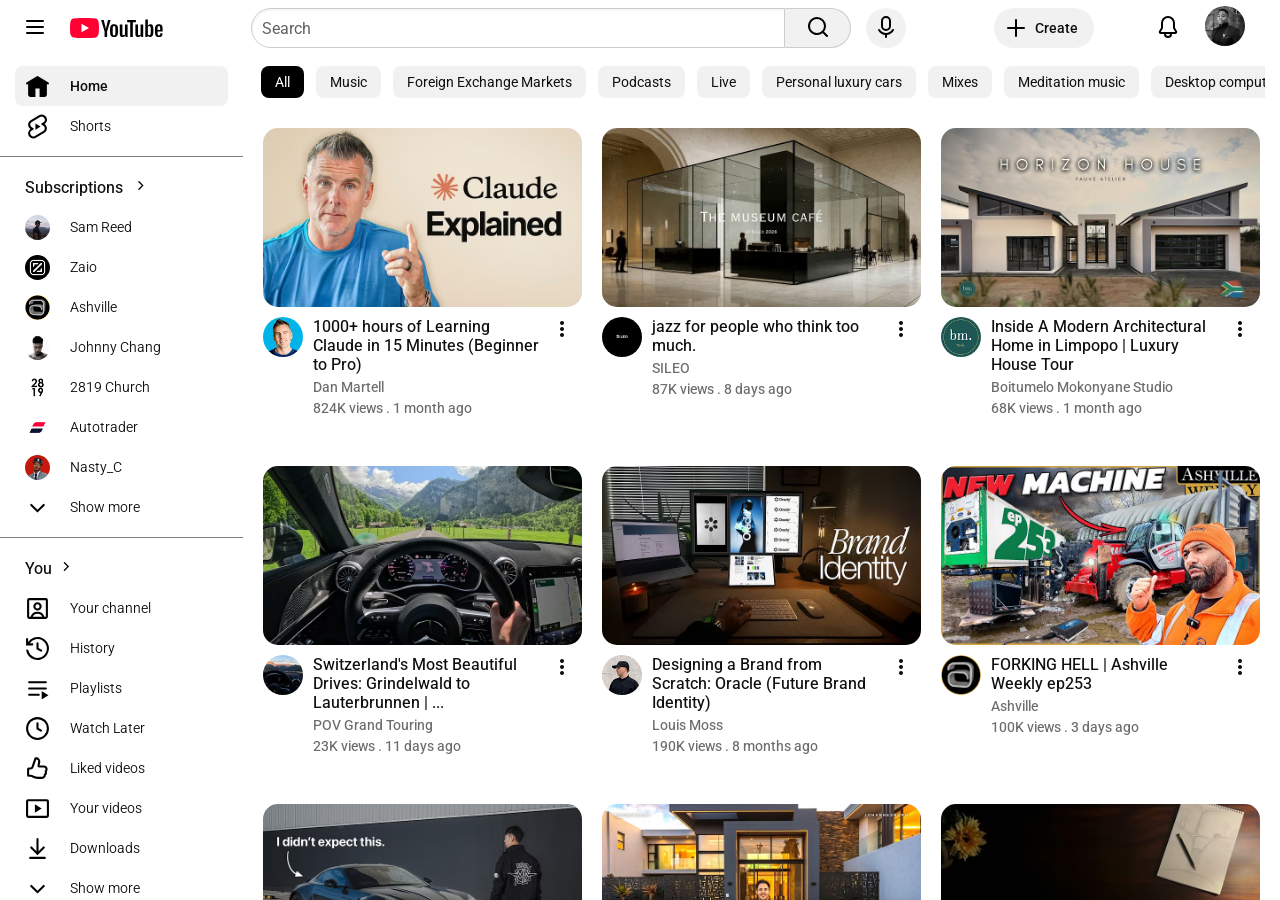
==== commit 3f57b765: "updated files with new features" ====
--- a/index.html
+++ b/index.html
@@ -3,6 +3,8 @@
 <head>
     <meta charset="UTF-8">
     <meta name="viewport" content="width=device-width, initial-scale=1.0">
+    <!-- Apply saved theme before paint to avoid a light→dark flash -->
+    <script src="theme.js"></script>
     <link href="https://fonts.googleapis.com/icon?family=Material+Icons" rel="stylesheet">
     <link rel="stylesheet" href="style.css">
     <link rel="stylesheet" href="responsive.css">
@@ -13,7 +15,9 @@
 
     <header>
         <div class="left-nav">
-            <button class="btn"><img src="recourses/menu.svg" alt=""></button>
+            <button type="button" class="btn" id="menu-toggle" aria-label="Toggle sidebar" title="Menu">
+                <img class="theme-icon" src="recourses/menu.svg" alt="">
+            </button>
             <img src="recourses/logo.svg" alt="Logo" id="logo">
         </div>
 
@@ -21,22 +25,26 @@
             <div class = "searchbar"> 
                 <input type="text" placeholder="Search">
                 <button class="btn">
-                    <img src="recourses/search.svg" alt="search-icon">
+                    <img class="theme-icon" src="recourses/search.svg" alt="search-icon">
                 </button>    
             </div>
             <button class="voice-search btn">
-                <img src="recourses/mic.svg" alt="mic-icon">
+                <img class="theme-icon" src="recourses/mic.svg" alt="mic-icon">
             </button>
                 
         </div>
 
         <div class="right-nav">
             <button class="create btn">
-                <img src="recourses/create.svg" alt="">
+                <img class="theme-icon" src="recourses/create.svg" alt="">
                 Create
             </button>
+            <!-- Toggles Light / Dark; preference saved in localStorage -->
+            <button type="button" class="theme-toggle btn" id="theme-toggle" aria-label="Toggle dark mode" title="Toggle theme">
+                <i class="material-icons" id="theme-toggle-icon">dark_mode</i>
+            </button>
             <button class="notification btn">
-                <img src="recourses/notification.svg" alt="notification-icon">
+                <img class="theme-icon" src="recourses/notification.svg" alt="notification-icon">
             </button>
             <div class="account">
                 <img src="recourses/profile-pic.png" alt="account">
@@ -50,11 +58,11 @@
             <!-- opening section -->
             <div class="category-section">
                 <span class="active">
-                    <img src="recourses/home-icon.svg" alt="home-icon">
+                    <img class="theme-icon" src="recourses/home-icon.svg" alt="home-icon">
                     Home
                 </span>
                 <span>
-                    <img src="recourses/shorts.svg" alt="shorts-icon">
+                    <img class="theme-icon" src="recourses/shorts.svg" alt="shorts-icon">
                     Shorts
                 </span>
             </div>
@@ -64,7 +72,7 @@
                <span>
                     <h2>Subscriptions</h2>
                     <div class="side-arrow">
-                        <img src="recourses/side-arrow.svg" alt="side-arrow">
+                        <img class="theme-icon" src="recourses/side-arrow.svg" alt="side-arrow">
                     </div>
                 </span>
 
@@ -104,7 +112,7 @@
                 </span>
 
                 <span>
-                    <img src="recourses/down-arrow.svg" alt="show-more-icon">
+                    <img class="theme-icon" src="recourses/down-arrow.svg" alt="show-more-icon">
                     Show more
                 </span>
             </div>
@@ -114,47 +122,47 @@
                 <span>
                     <h2>You</h2>
                     <div class="side-arrow">
-                        <img src="recourses/side-arrow.svg" alt="side-arrow">
-                    </div>
-                </span>
-
-                <span>
-                    <img src="recourses/channel.svg" alt="your-channel-icon">
+                        <img class="theme-icon" src="recourses/side-arrow.svg" alt="side-arrow">
+                    </div>
+                </span>
+
+                <span>
+                    <img class="theme-icon" src="recourses/channel.svg" alt="your-channel-icon">
                     Your channel
                 </span>
 
                 <span>
-                    <img src="recourses/history.svg" alt="history-icon">
+                    <img class="theme-icon" src="recourses/history.svg" alt="history-icon">
                     History
                 </span>
 
                 <span>
-                    <img src="recourses/playlists.svg" alt="playlist-icon">
+                    <img class="theme-icon" src="recourses/playlists.svg" alt="playlist-icon">
                     Playlists
                 </span>
 
                 <span>
-                    <img src="recourses/watch-later.svg" alt="watch-later-icon">
+                    <img class="theme-icon" src="recourses/watch-later.svg" alt="watch-later-icon">
                     Watch Later
                 </span>
 
                 <span>
-                    <img src="recourses/liked-videos.svg" alt="liked-videos-icon">
+                    <img class="theme-icon" src="recourses/liked-videos.svg" alt="liked-videos-icon">
                     Liked videos
                 </span>
 
                 <span>
-                    <img src="recourses/your-videos.svg" alt="your-videos-icon">
+                    <img class="theme-icon" src="recourses/your-videos.svg" alt="your-videos-icon">
                     Your videos
                 </span>
 
                 <span>
-                    <img src="recourses/downloads.svg" alt="downloads-icon">
+                    <img class="theme-icon" src="recourses/downloads.svg" alt="downloads-icon">
                     Downloads
                 </span>
 
                 <span>
-                    <img src="recourses/down-arrow.svg" alt="show-more-icon">
+                    <img class="theme-icon" src="recourses/down-arrow.svg" alt="show-more-icon">
                     Show more
                 </span>
             </div>
@@ -164,22 +172,22 @@
                 <span><h2>Explore</h2></span>
 
                 <span>
-                    <img src="recourses/music.svg" alt="music-icon">
+                    <img class="theme-icon" src="recourses/music.svg" alt="music-icon">
                     Music
                 </span>
 
                 <span>
-                    <img src="recourses/gaming.svg" alt="gaming-icon">
+                    <img class="theme-icon" src="recourses/gaming.svg" alt="gaming-icon">
                     Gaming
                 </span>
 
                 <span>
-                    <img src="recourses/news.svg" alt="news-icon">
+                    <img class="theme-icon" src="recourses/news.svg" alt="news-icon">
                     News
                 </span>
 
                 <span>
-                    <img src="recourses/down-arrow.svg" alt="show-more-icon">
+                    <img class="theme-icon" src="recourses/down-arrow.svg" alt="show-more-icon">
                     Show more
                 </span>
             </div>
@@ -189,17 +197,17 @@
                 <span><h2>More from YouTube</h2></span>
 
                 <span>
-                    <img src="recourses/yt-premium.svg" alt="youtube-premium-icon">
+                    <img class="brand-icon" src="recourses/yt-premium.svg" alt="youtube-premium">
                     YouTube Premium
                 </span>
 
                 <span>
-                    <img src="recourses/yt-music.svg" alt="youtube-music-icon">
+                    <img class="brand-icon" src="recourses/yt-music.svg" alt="youtube-music">
                     YouTube Music
                 </span>
 
                 <span>
-                    <img src="recourses/yt-kids.svg" alt="youTube-kids-icon">
+                    <img class="brand-icon" src="recourses/yt-kids.svg" alt="youTube-kids">
                     YouTube Kids
                 </span>
             </div>
@@ -207,7 +215,7 @@
             <!-- report history section -->
             <div class="category-section">
                 <span>
-                    <img src="recourses/flag.svg" alt="flag-icon">
+                    <img class="theme-icon" src="recourses/flag.svg" alt="flag-icon">
                     Report history
                 </span>
             </div>
@@ -415,6 +423,7 @@
 
         </section>
     </main>
-    
+
+    <script src="sidebar.js" defer></script>
 </body>
 </html>
--- a/style.css
+++ b/style.css
@@ -1,4 +1,56 @@
 @import url('https://fonts.googleapis.com/css2?family=Roboto:ital,wght@0,100..900;1,100..900&display=swap');
+
+/* ===== Theme variables (Light = default) ===== */
+:root{
+    --bg-page: #ffffff;
+    --bg-header: #ffffff;
+    --bg-sidebar: #ffffff;
+    --bg-card: #ffffff;
+    --bg-button: #f1f1f1;
+    --bg-button-hover: rgb(232, 232, 232);
+    --bg-hover: #f1f1f1;
+    --bg-active: #f1f1f1;
+    --bg-active-hover: rgb(205, 205, 205);
+    --text-primary: #0f0f0f;
+    --text-secondary: #606060;
+    --text-muted: #6c6c6c;
+    --border-color: #cccccc;
+    --border-section: grey;
+    --search-bg: #ffffff;
+    --search-border: #cccccc;
+    --search-button-bg: #f1f1f1;
+    --search-shadow: inset 1px 2px rgba(234, 232, 232, 0.4);
+    --chip-bg: #f1f1f1;
+    --chip-active-bg: #000000;
+    --chip-active-text: #ffffff;
+    --icon-filter: none;
+}
+
+/* YouTube-like Dark Theme — only variables change */
+html.dark{
+    --bg-page: #0f0f0f;
+    --bg-header: #0f0f0f;
+    --bg-sidebar: #0f0f0f;
+    --bg-card: #0f0f0f;
+    --bg-button: #272727;
+    --bg-button-hover: #3f3f3f;
+    --bg-hover: #272727;
+    --bg-active: #272727;
+    --bg-active-hover: #3f3f3f;
+    --text-primary: #f1f1f1;
+    --text-secondary: #aaaaaa;
+    --text-muted: #aaaaaa;
+    --border-color: #303030;
+    --border-section: #303030;
+    --search-bg: #121212;
+    --search-border: #303030;
+    --search-button-bg: #222222;
+    --search-shadow: none;
+    --chip-bg: #272727;
+    --chip-active-bg: #f1f1f1;
+    --chip-active-text: #0f0f0f;
+    --icon-filter: invert(1);
+}
 
 *{
     margin: 0;
@@ -7,9 +59,35 @@
 
     font-family: "Roboto", sans-serif;
 }
+
+/* Smooth theme switch (colours only — layout unchanged) */
+body,
+header,
+.side-bar,
+.videos,
+.button-nav,
+.searchbar input,
+.searchbar button,
+.voice-search,
+.create,
+.head-buttons button,
+.category-section span,
+.category-section,
+.footer-section span,
+.copyright,
+.low-title{
+    transition: background-color 0.25s ease, color 0.25s ease, border-color 0.25s ease, box-shadow 0.25s ease;
+}
+
+body{
+    background: var(--bg-page);
+    color: var(--text-primary);
+}
+
 h2{
     font-size: 16px;
     font-weight: 450;
+    color: var(--text-primary);
 }
 
 /* Navbar */
@@ -25,7 +103,7 @@
     /* Positioning the navbar to always stay ontop of the page*/
     position: sticky;
     top: 0;
-    background: rgb(255, 255, 255);
+    background: var(--bg-header);
 
     z-index: 100; /* Ensures that the navbar stays on top of other elements on the page */
 }
@@ -61,32 +139,37 @@
 }
 .searchbar input{
     width: 89%;
-    border: 1px solid #cccccc;
+    border: 1px solid var(--search-border);
     border-radius: 999px 0 0 999px;
     padding-left: 10px;
+    background: var(--search-bg);
+    color: var(--text-primary);
 
     font-size: 16px;
-    box-shadow: inset 1px 2px rgba(234, 232, 232, 0.4); /* Adds a shadow to the search input */
+    box-shadow: var(--search-shadow); /* Adds a shadow to the search input */
+}
+.searchbar input::placeholder{
+    color: var(--text-secondary);
 }
 .searchbar button{
     width: 11%;
-    border: 1px solid #cccccc;
+    border: 1px solid var(--search-border);
     border-left: none;
     border-radius: 0 999px 999px 0;
-    background: #f1f1f1;
+    background: var(--search-button-bg);
 }
 .voice-search{
     width: 40px;
     height: 100%;
     border-radius: 9999px;
     border: none;
-    background: #f1f1f1;
+    background: var(--bg-button);
 }
 .btn{
     cursor: pointer;
 }
 .btn:hover{
-    background: rgb(232, 232, 232);
+    background: var(--bg-button-hover);
 }
 
 .right-nav{
@@ -105,6 +188,8 @@
     width: 100px;
     border: none;
     border-radius: 999px;
+    background: var(--bg-button);
+    color: var(--text-primary);
 
     font-size: 14px;
     font-weight: 500;
@@ -120,11 +205,39 @@
     background: none;
 }
 
+/* Theme toggle — same size language as notification / menu buttons */
+.theme-toggle{
+    border: none;
+    width: 40px;
+    border-radius: 999px;
+    background: none;
+    display: flex;
+    align-items: center;
+    justify-content: center;
+    color: var(--text-primary);
+}
+.theme-toggle .material-icons{
+    font-size: 24px;
+    color: var(--text-primary);
+}
+
 .account img{
     width: 40px;
     border-radius: 99999px;
     margin-left: 10px;
     cursor: pointer;
+}
+
+/* Theme-aware monochrome icons only (opt-in).
+   Coloured assets use .brand-icon or no class — never inverted. */
+.theme-icon{
+    filter: var(--icon-filter);
+    transition: filter 0.25s ease;
+}
+
+/* Coloured YouTube brand marks — always keep original red */
+.brand-icon{
+    filter: none;
 }
 
 /* main body */
@@ -139,10 +252,41 @@
    flex-direction: column;
    
    width: 19vw;
+   min-width: 200px;
    height: 100%;
+   background: var(--bg-sidebar);
+   flex-shrink: 0;
 
    overflow-y: auto;
+   overflow-x: hidden;
    scrollbar-width: thin;
+   transition: width 0.25s ease, min-width 0.25s ease;
+}
+
+/* Collapsed mini-rail (~72–90px): icons only; videos flex to fill space */
+.side-bar.collapsed{
+    width: 72px;
+    min-width: 72px;
+}
+.side-bar.collapsed .category-section{
+    padding: 8px 4px;
+    align-items: center;
+}
+.side-bar.collapsed .category-section span{
+    justify-content: center;
+    padding-left: 0;
+    width: 100%;
+    font-size: 0; /* hide text labels; icons keep their own size */
+}
+.side-bar.collapsed .category-section img{
+    margin-right: 0;
+}
+/* Hide section titles, arrows, footer, and long subscription list when collapsed */
+.side-bar.collapsed .category-section span:has(h2),
+.side-bar.collapsed .side-arrow,
+.side-bar.collapsed .category-footer,
+.side-bar.collapsed .subscriptions{
+    display: none;
 }
 .category-section{
     display: flex;
@@ -150,7 +294,7 @@
     justify-content: center;
     padding: 10px 15px;
 
-    border-bottom: 1px solid grey;
+    border-bottom: 1px solid var(--border-section);
 }
 .category-section span{
     display: flex;
@@ -162,18 +306,19 @@
     padding-left: 10px;
     font-size: 14px;
     font-weight: 350;
+    color: var(--text-primary);
     
     cursor: pointer;
 }
 .category-section .active{
-    background: #f1f1f1;
+    background: var(--bg-active);
     font-weight: 500;
 }
 .category-section .active:hover {
-    background: rgb(205, 205, 205);
+    background: var(--bg-active-hover);
 }
 .category-section span:hover{
-    background-color: #f1f1f1;
+    background-color: var(--bg-hover);
 }
 .category-section img{
     width: 25px;
@@ -200,12 +345,12 @@
     font-size: 14px;
     font-weight: 500;
     margin-right: 5px;
-    color: #606060;
+    color: var(--text-secondary);
     cursor: pointer;
 }
 
 .copyright{
-    color: #606060;
+    color: var(--text-secondary);
     font-size: 12px;
     font-weight: 350;
 }
@@ -217,7 +362,7 @@
     
     position: sticky;
     top: 0;
-    background: rgb(255, 255, 255);
+    background: var(--bg-page);
     overflow-x: auto;
     z-index: 50;
     
@@ -234,20 +379,22 @@
     border-radius: 8px;
     border: none;
     font-size: 14px;
+    background: var(--chip-bg);
+    color: var(--text-primary);
 
     cursor: pointer;
     white-space: nowrap;
 }
-.active2{
-    color: white;
-    background: black;
+.head-buttons button.active2{
+    color: var(--chip-active-text);
+    background: var(--chip-active-bg);
 }
 
 /* video */
 .videos{
     flex: 1;
     height: 100%;
-    background: white;
+    background: var(--bg-page);
     overflow-y: auto;
 }
 .video-layout{
@@ -262,6 +409,7 @@
     flex-shrink: 0; /* Ensures the video elements do not shrink */
     flex-basis: calc((100% - 40px)/3); /* Sets the base width of each video element to one-third of the container width minus the total gap between them. */
     margin-bottom: 35px;
+    background: var(--bg-card);
 }
 .video img{
     width: 100%;
@@ -286,6 +434,10 @@
     border-radius: 999px;
     border: none;
     background: none;
+    color: var(--text-primary);
+}
+.information .material-icons{
+    color: var(--text-primary);
 }
 .information .video-title{
     display: flex;
@@ -297,7 +449,7 @@
     margin-top: 6px;
 }
 .low-title{
-    color: #6c6c6c;
+    color: var(--text-muted);
     font-size: 14px;
     font-weight: 450;
-}+}
--- a/responsive.css
+++ b/responsive.css
@@ -5,7 +5,7 @@
     }
 }
 
-/* Tablet */
+/* Tablet — same collapsible sidebar as desktop; other layout tweaks kept */
 @media (max-width: 768px){
 
     header{
@@ -32,17 +32,14 @@
         width: 40px;
         margin-left: 0;
     }
-    .side-bar{
-        display: none;
-    }
      .video{
-        flex-grow: 0; /**/
+        flex-grow: 0; 
         flex-shrink: 0;
         flex-basis: calc((100% - 20px)/2);
     }   
 }
 
-/* Phones */
+/* Phones — sidebar stays hidden (existing mobile behaviour) */
 @media (max-width:426px) {
 
     .searchbar{
@@ -62,7 +59,10 @@
     }
     .notification{
         display: none;
-    } 
+    }
+    .side-bar{
+        display: none;
+    }
     .video{
         flex-grow: 0;
         flex-shrink: 0;
